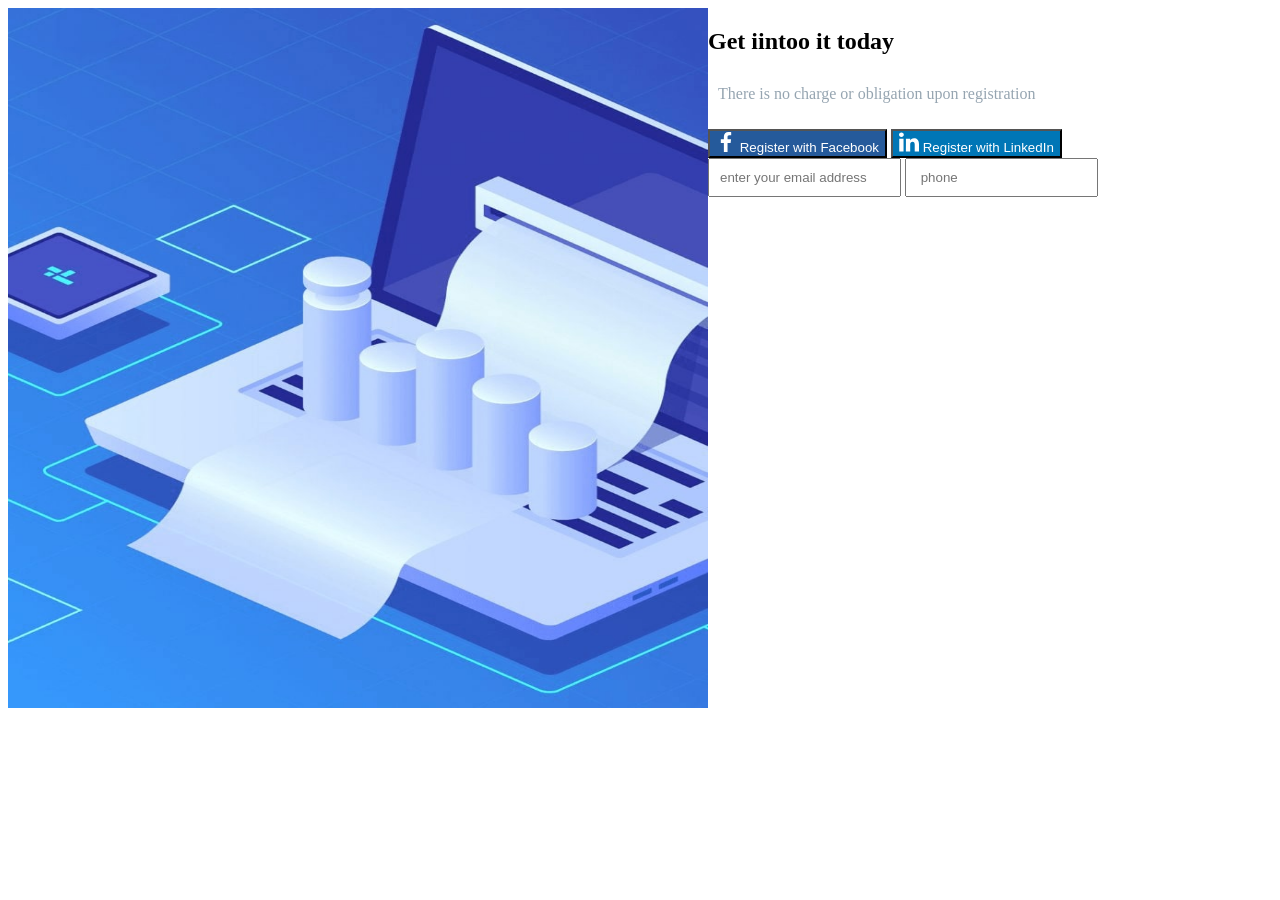
==== first.html @ 8f5d3ee6 "feat: css grid" ====
<!DOCTYPE html>
<html lang="en">
<head>
    <meta charset="UTF-8">
    <meta name="viewport" content="width=device-width, initial-scale=1.0">
    <title>Document</title>
    <link rel="stylesheet" href="style.css">
</head>
<body>
  <div class="container"> 

        <div class="left">
        <img src="./bg.jpg" alt="image" width="700" height="700">
        </div>

        <div class="right">
            <h2>Get iintoo it today </h2>
            <p> There is no charge or obligation upon registration </p>

            <button class="facebook"> 
                <img src="./facebook.svg" alt="image" width="20" height="20">
                Register with Facebook
            </button> 
            <button class="linkedin">
                <img src="./linkedin.svg" alt="image" width="20" height="20">
                Register with LinkedIn
             </button>
        
        <div class="inputs">

        <input type="email" placeholder="enter your email address">

        <input type="Phone" placeholder=" phone">
     </div>
     


   
</body>
</html>
---- style.css ----
.h{
    color: #0000;
    padding: 50px;
    font-size: 20px;
}

p{
   color:  #96A5B1;
   padding: 10px;
   
}
.container {
    display: flex;
    width: 100%;

  
}

.facebook{
    color:white; 
    background-color:#255A9B;

}
.linkedin{
    color:white;
    background-color: #0076B6;
   

}
.input{
    display: flex;
    wirdth: 100%;
    margin: 20px;
    borrder-radius: 5px;
}

.inputs input{ 
   felx: 1;
   min-width: 0;
   padding: 10px;
   borrder-radius: 5px;
}
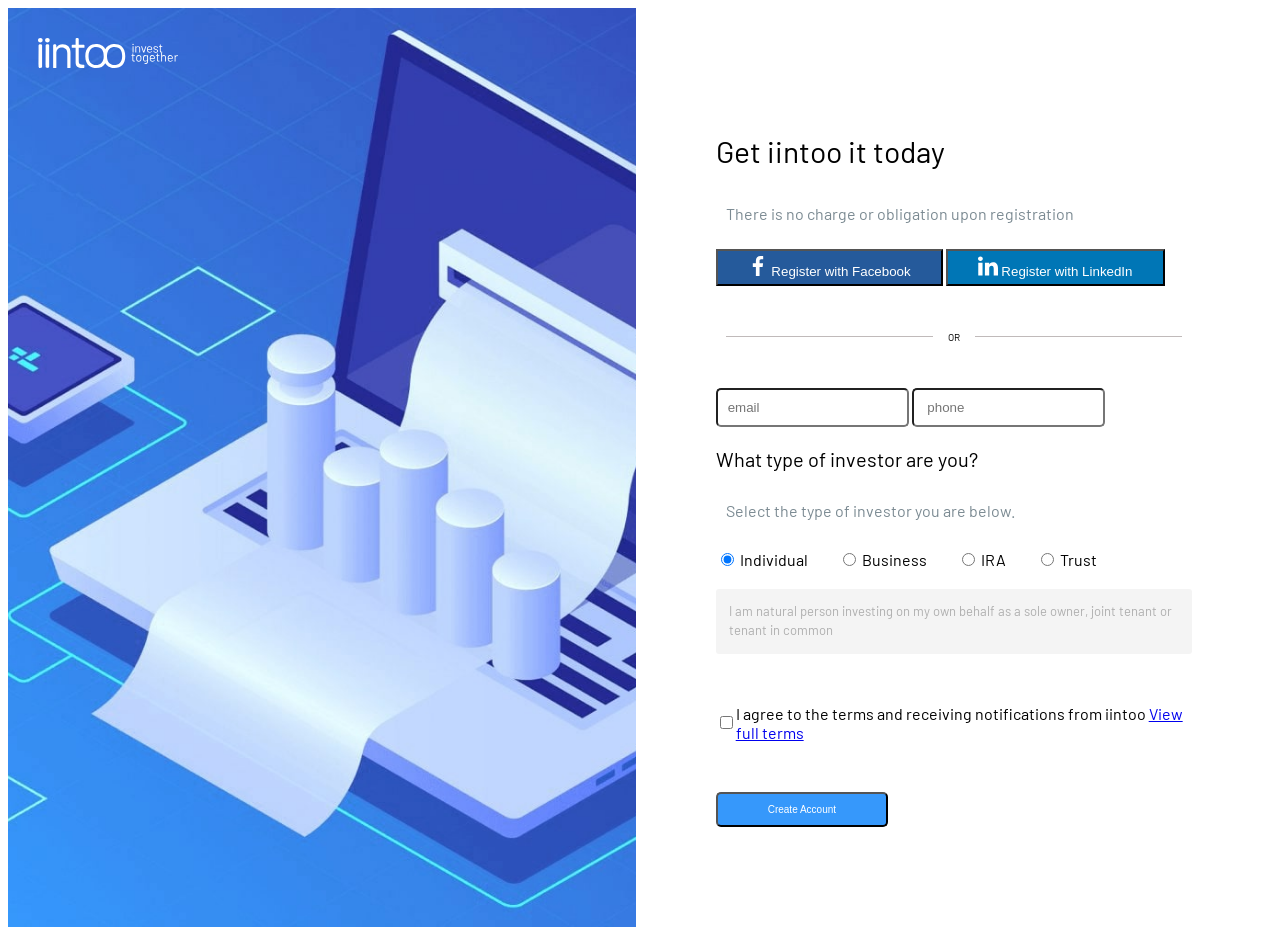
==== commit d7442836: "update project structure" ====
--- a/first.html
+++ b/first.html
@@ -10,28 +10,68 @@
   <div class="container"> 
 
         <div class="left">
-        <img src="./bg.jpg" alt="image" width="700" height="700">
-        </div>
+    <img src="./files/bg.jpg" class="background">
+    <img src="./files/logo.svg" class="logo">
+</div>
 
         <div class="right">
             <h2>Get iintoo it today </h2>
             <p> There is no charge or obligation upon registration </p>
+          
 
             <button class="facebook"> 
-                <img src="./facebook.svg" alt="image" width="20" height="20">
+                <img src="./files/facebook.svg" alt="image" width="20" height="20">
                 Register with Facebook
             </button> 
             <button class="linkedin">
-                <img src="./linkedin.svg" alt="image" width="20" height="20">
+                <img src="./files/linkedin.svg" alt="image" width="20" height="20">
                 Register with LinkedIn
              </button>
+
+             <div class="line">
+                <span></span>
+                OR
+                <span></span>
+            </div>
+
         
         <div class="inputs">
 
-        <input type="email" placeholder="enter your email address">
+        <input type="email" placeholder="email">
 
-        <input type="Phone" placeholder=" phone">
+        <input type="phone" placeholder=" phone">
      </div>
+
+     <h3>What type of investor are you?</h3>
+
+     <p class="select">
+                Select the type of investor you are below.
+            </p>
+             <div class="business">
+                    
+                <label><input type="radio" name="business" checked> Individual</label>
+                <label><input type="radio" name="business"> Business</label>
+                <label><input type="radio" name="business"> IRA</label>
+                <label><input type="radio" name="business"> Trust</label>
+            </div>
+            <div class="text">
+                I am natural person investing on my own behalf as a sole owner, joint tenant or tenant in common
+
+            </div>
+          
+             <div class="link">
+                <input type="checkbox" name="link">
+                <span>
+                    I agree to the terms and receiving notifications
+                    from iintoo <a href="view">View full terms</a>
+                </span>
+            </div>
+
+            <button class="create-account">Create Account</button>
+
+        </div>
+    </div>
+
      
 
 
--- a/style.css
+++ b/style.css
@@ -1,42 +1,141 @@
-.h{
-    color: #0000;
-    padding: 50px;
-    font-size: 20px;
+@font-face {
+    font-family: 'Barlow';
+    src: url('./Barlow-4/Barlow-Regular.ttf') format('truetype');
+}
+body {
+    font-family: 'Barlow', sans-serif;
+}
+.left {
+    position: relative;
+}
+
+.background {
+    width: 100%;
+    height: 100%;
+    object-fit: cover;
+}
+
+.logo {
+    position: absolute;
+    top: 30px;
+    left: 30px;
+    width: 140px;
+}
+
+
+
+h2{
+    color: #000000;
+    font-size: 30px;
+    font-family: 'Barlow', sans-serif;
+    font-weight: 300;
+}
+.right {
+    padding: 100px 80px;
 }
 
 p{
-   color:  #96A5B1;
+   color:  #7B8A92 ;
    padding: 10px;
-   
 }
+
 .container {
     display: flex;
     width: 100%;
+}
 
-  
-}
 
 .facebook{
     color:white; 
     background-color:#255A9B;
+    font-style: normal;
+    padding: 5px 30px;
 
 }
+    
 .linkedin{
     color:white;
     background-color: #0076B6;
+    font-style: normal;
+    padding: 5px 30px;
    
+}
 
-}
 .input{
     display: flex;
-    wirdth: 100%;
+    width: 100%;
     margin: 20px;
-    borrder-radius: 5px;
+    border-radius: 5px;
+    gap: 20px;
+   
 }
 
 .inputs input{ 
-   felx: 1;
-   min-width: 0;
+   flex: 1;
    padding: 10px;
-   borrder-radius: 5px;
+   border-radius: 5px;
+   gap: 20px;
 }
+
+
+h3{
+      color: #000000;
+    font-family: 'Barlow', sans-serif;
+    font-size: 20px;
+    font-weight: 300;
+
+}
+.business{
+  display: flex;
+  flex-direction: row;
+    gap: 30px;
+    margin: 20px 0;
+    font-family: 'Barlow', sans-serif;
+    flex-direction: row;
+    
+}
+.text {
+    font-size: 13px;
+    color: #AFAFAF;
+    background-color: #f4f4f4;
+    font-family: 'Barlow', sans-serif;
+    padding: 13px;
+    line-height: 1.5;
+    border-radius: 3px;
+}
+   
+
+ .line {
+    display: flex;
+    align-items: center;
+    justify-content: center;
+    gap: 15px;
+    margin: 45px 10px;
+    color: #000000;
+    font-size: 10px;
+}
+
+.line span {
+    flex: 1;
+    height: 1px;
+    background-color: #c0baba;
+    
+}
+.link {
+    display: flex;
+    align-items: center;
+    margin-top: 50px;
+}
+.create-account {
+    display: flex;
+    background-color: #3698FB;
+    color: white;
+    justify-content: center;
+    align-items: center;
+    margin-top: 20px;
+    font-size: 10px;
+    font-style: normal;
+    border-radius: 5px;
+    padding: 10px 50px;
+    margin-top: 50px;
+}
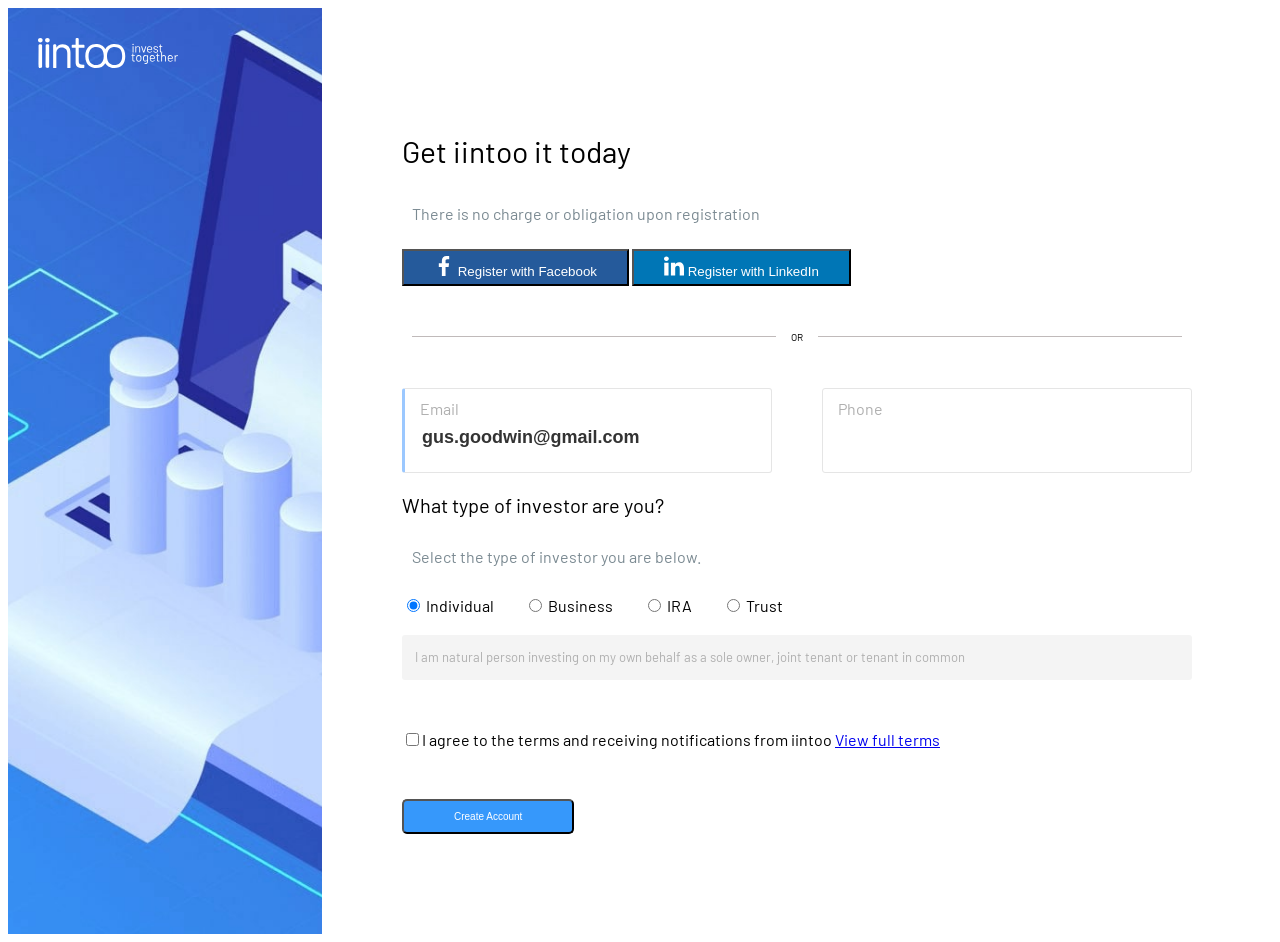
==== commit 53bc63fb: "upgrade" ====
--- a/first.html
+++ b/first.html
@@ -34,13 +34,28 @@
                 <span></span>
             </div>
 
-        
-        <div class="inputs">
+       <div class="another">
 
-        <input type="email" placeholder="email">
+    <div class="regist">
+        <label for="email">Email</label>
+        <input
+            type="email"
+            id="email"
+            name="email"
+            value="gus.goodwin@gmail.com"
+        >
+    </div>
 
-        <input type="phone" placeholder=" phone">
-     </div>
+    <div class="regist">
+        <label for="phone">Phone</label>
+        <input
+            type="tel"
+            id="phone"
+            name="phone"
+        >
+    </div>
+
+</div>
 
      <h3>What type of investor are you?</h3>
 
--- a/style.css
+++ b/style.css
@@ -61,22 +61,41 @@
    
 }
 
-.input{
+.another{
     display: flex;
-    width: 100%;
-    margin: 20px;
-    border-radius: 5px;
-    gap: 20px;
-   
+    gap: 50px;
 }
 
-.inputs input{ 
-   flex: 1;
-   padding: 10px;
-   border-radius: 5px;
-   gap: 20px;
+.regist{
+    width: 370px;
+    height: 85px;
+    border: 1px solid #e5e5e5;
+    border-radius: 3px;
+    padding: 10px 15px;
+    box-sizing: border-box;
+
+    display: flex;
+    flex-direction: column;
 }
 
+.regist:first-child {
+    border-left: 3px solid #9bc8ff;
+}
+
+.regist label {
+    font-size: 16px;
+    color: #AFAFAF;
+    margin-bottom: 8px;
+}
+
+.regist input {
+    border: none;
+    outline: none;
+    font-size: 18px;
+    font-weight: 600;
+    color: #333;
+    background: transparent;
+}
 
 h3{
       color: #000000;
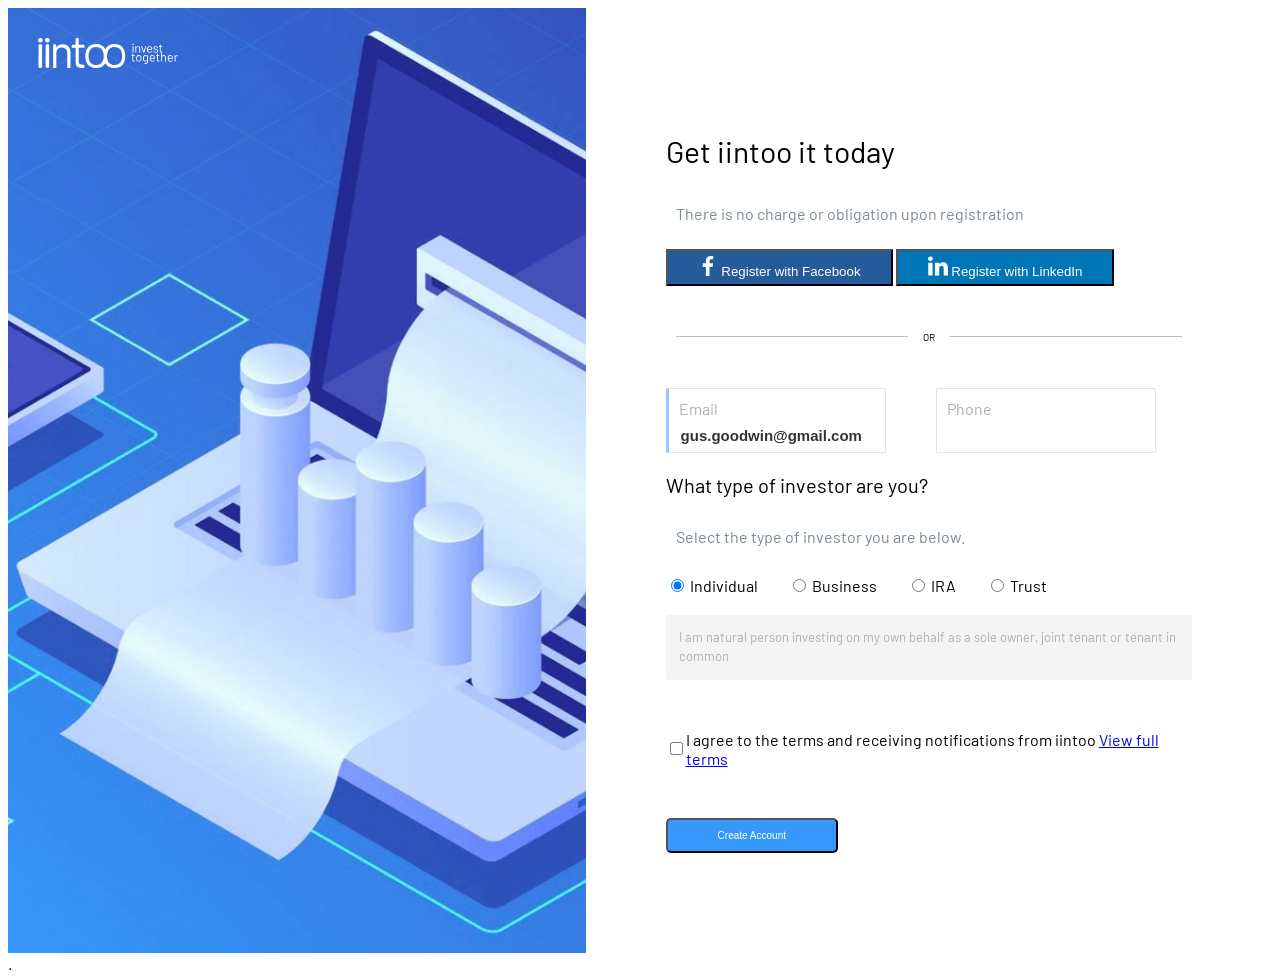
==== commit 25ca1351: "upgrade" ====
--- a/first.html
+++ b/first.html
@@ -92,4 +92,7 @@
 
    
 </body>
-</html>+</html>
+
+
+.
--- a/style.css
+++ b/style.css
@@ -5,9 +5,12 @@
 body {
     font-family: 'Barlow', sans-serif;
 }
+
 .left {
     position: relative;
+    width: 50%;
 }
+
 
 .background {
     width: 100%;
@@ -67,11 +70,11 @@
 }
 
 .regist{
-    width: 370px;
-    height: 85px;
+    width: 220px;
+    height: 65px;
     border: 1px solid #e5e5e5;
-    border-radius: 3px;
-    padding: 10px 15px;
+    border-radius: 1px;
+    padding: 10px 10px;
     box-sizing: border-box;
 
     display: flex;
@@ -90,11 +93,10 @@
 
 .regist input {
     border: none;
-    outline: none;
-    font-size: 18px;
+    font-size: 15px;
     font-weight: 600;
     color: #333;
-    background: transparent;
+  
 }
 
 h3{
@@ -102,6 +104,7 @@
     font-family: 'Barlow', sans-serif;
     font-size: 20px;
     font-weight: 300;
+   
 
 }
 .business{
